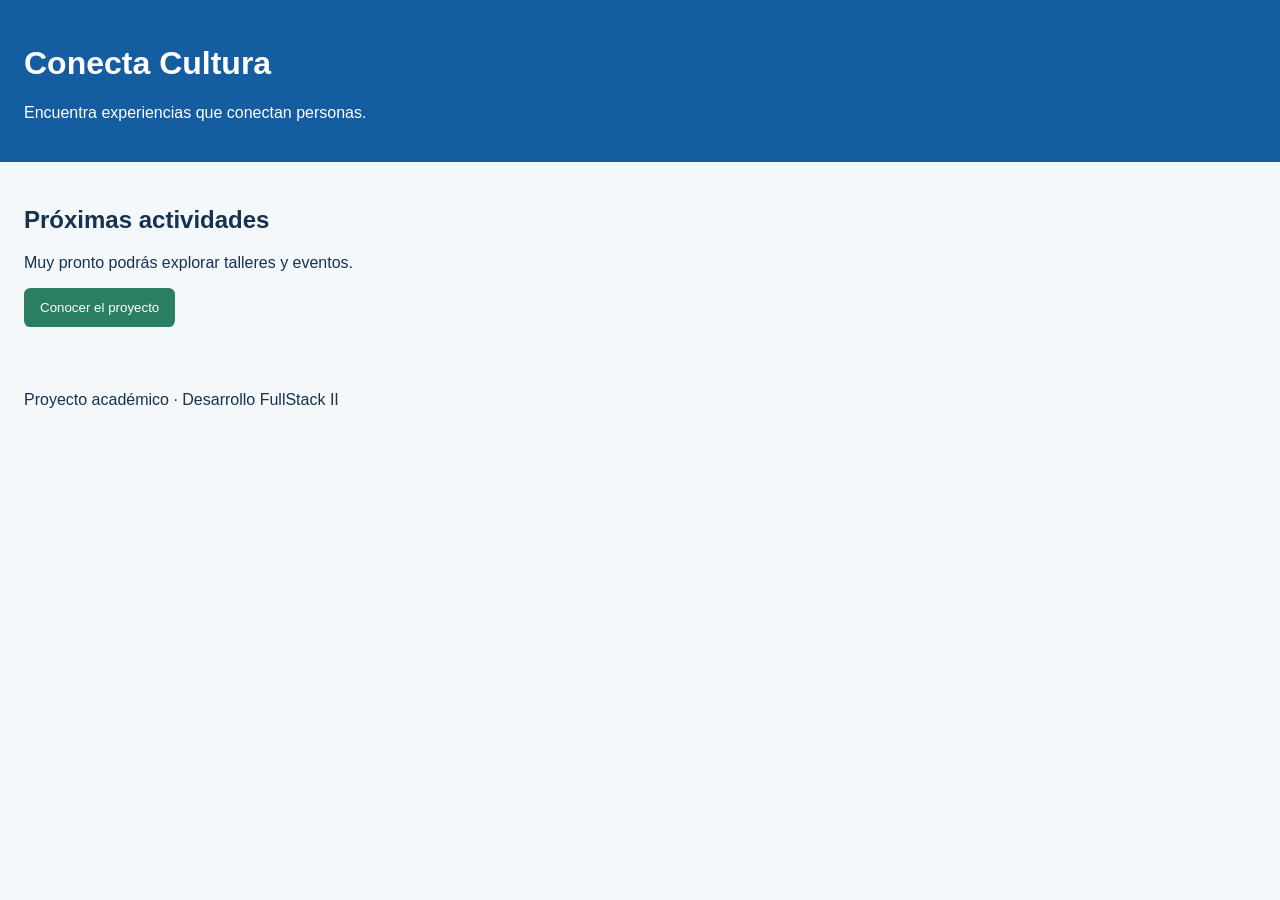
==== index.html @ 52e45926 "chore: crear estructura inicial del proyecto" ====
<!DOCTYPE html>
<html lang="es">
<head>
<meta charset="UTF-8">
<meta name="viewport" content="width=device-width, initial-scale=1.0">
<meta name="description" content="Actividades y talleres de Conecta Cultura">
<title>Conecta Cultura | Inicio</title>
<link rel="stylesheet" href="assets/css/estilos.css">
</head>
<body>
<header>
<h1>Conecta Cultura</h1>
<p>Encuentra experiencias que conectan personas.</p>
</header>
<main>
<section>
<h2>Próximas actividades</h2>
<p>Muy pronto podrás explorar talleres y eventos.</p>
<button id="boton-bienvenida" type="button">Conocer el proyecto</button>
</section>
</main>
<footer>
<p>Proyecto académico · Desarrollo FullStack II</p>
</footer>
<script src="assets/js/app.js"></script>
</body>
</html>
---- assets/css/estilos.css ----
* {
box-sizing: border-box;
}
body {
margin: 0;
font-family: Arial, sans-serif;
color: #16324f;
background-color: #f4f8fb;
}
header,
main,
footer {
padding: 1.5rem;
}
header {
color: #ffffff;
background-color: #145da0;
}
button {
padding: 0.75rem 1rem;
color: #ffffff;
background-color: #2a7f62;
border: 0;
border-radius: 0.4rem;
cursor: pointer;
}
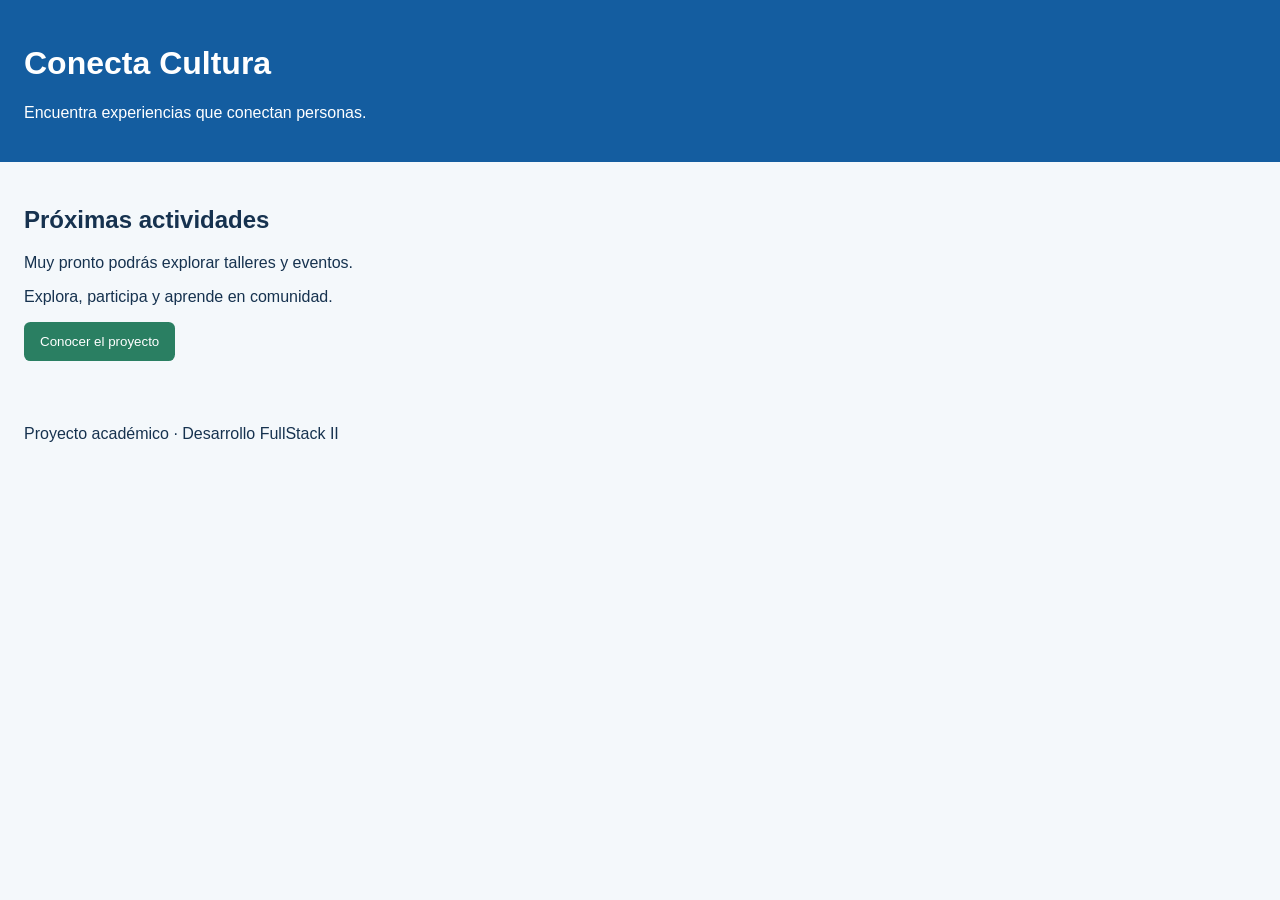
==== commit fa23635f: "feat: agregar mensaje principal de la plataforma" ====
--- a/index.html
+++ b/index.html
@@ -16,6 +16,7 @@
 <section>
 <h2>Próximas actividades</h2>
 <p>Muy pronto podrás explorar talleres y eventos.</p>
+<p class="mensaje-inicial">Explora, participa y aprende en comunidad.</p>
 <button id="boton-bienvenida" type="button">Conocer el proyecto</button>
 </section>
 </main>
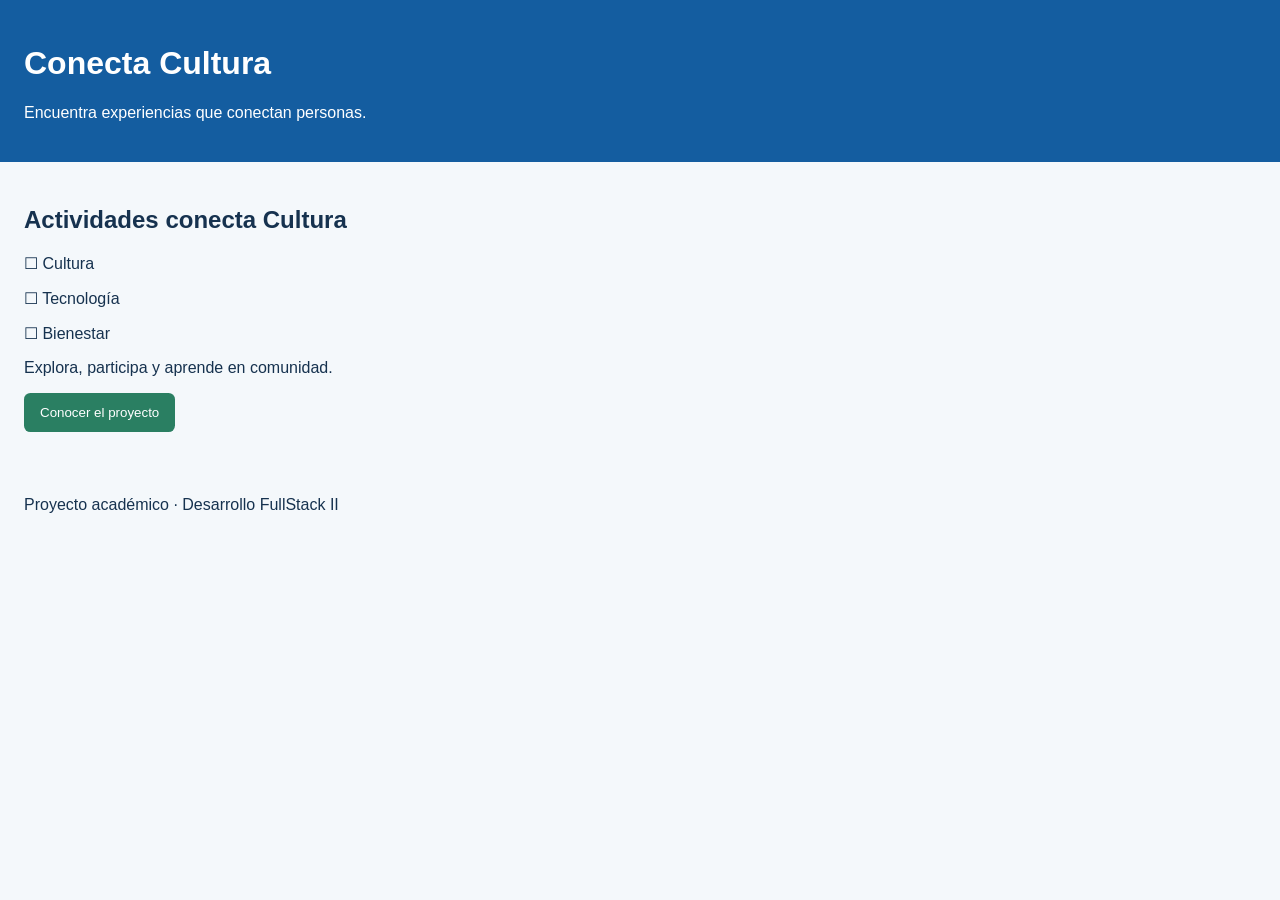
==== commit 8206462c: "Se agregó actividades de conecta cultura" ====
--- a/index.html
+++ b/index.html
@@ -14,8 +14,10 @@
 </header>
 <main>
 <section>
-<h2>Próximas actividades</h2>
-<p>Muy pronto podrás explorar talleres y eventos.</p>
+<h2>Actividades conecta Cultura</h2>
+<p>☐ Cultura</p>
+<p>☐ Tecnología</p>
+<p>☐ Bienestar</p>
 <p class="mensaje-inicial">Explora, participa y aprende en comunidad.</p>
 <button id="boton-bienvenida" type="button">Conocer el proyecto</button>
 </section>
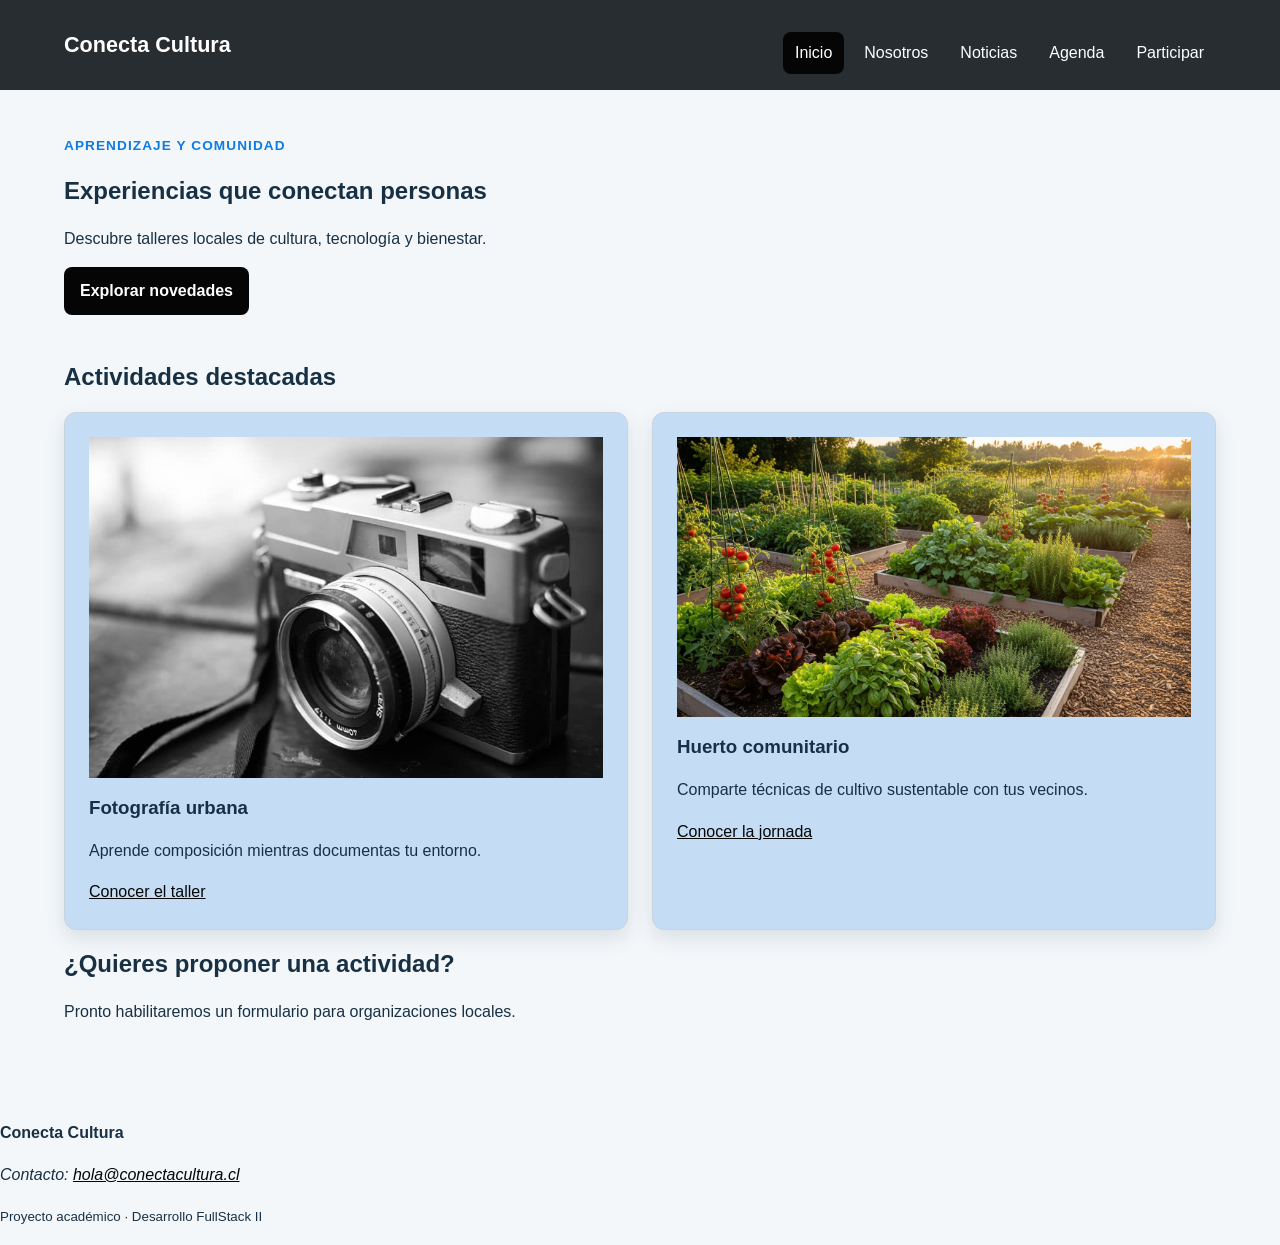
==== commit 1eb5d309: "guias 5,6" ====
--- a/index.html
+++ b/index.html
@@ -1,30 +1,66 @@
 <!DOCTYPE html>
 <html lang="es">
 <head>
-<meta charset="UTF-8">
-<meta name="viewport" content="width=device-width, initial-scale=1.0">
-<meta name="description" content="Actividades y talleres de Conecta Cultura">
-<title>Conecta Cultura | Inicio</title>
-<link rel="stylesheet" href="assets/css/estilos.css">
+  <meta charset="UTF-8">
+  <meta name="viewport" content="width=device-width, initial-scale=1.0">
+  <meta name="description" content="Talleres y actividades de Conecta Cultura">
+  <title>Inicio | Conecta Cultura</title>
+  <link rel="stylesheet" href="assets/css/estilos.css">
 </head>
 <body>
-<header>
-<h1>Conecta Cultura</h1>
-<p>Encuentra experiencias que conectan personas.</p>
-</header>
-<main>
-<section>
-<h2>Actividades conecta Cultura</h2>
-<p>☐ Cultura</p>
-<p>☐ Tecnología</p>
-<p>☐ Bienestar</p>
-<p class="mensaje-inicial">Explora, participa y aprende en comunidad.</p>
-<button id="boton-bienvenida" type="button">Conocer el proyecto</button>
-</section>
-</main>
-<footer>
-<p>Proyecto académico · Desarrollo FullStack II</p>
-</footer>
-<script src="assets/js/app.js"></script>
+  <a class="salto-contenido" href="#contenido-principal">Ir al contenido</a>
+  <header class="cabecera-sitio">
+    <a class="marca" href="index.html">Conecta Cultura</a>
+    <nav aria-label="Navegación principal">
+      <ul class="menu">
+        <li><a href="index.html" aria-current="page">Inicio</a></li>
+        <li><a href="nosotros.html">Nosotros</a></li>
+        <li><a href="noticias.html">Noticias</a></li>
+        <li><a href="agenda.html">Agenda</a></li>
+        <li><a href="participar.html">Participar</a></li>
+      </ul>
+    </nav>
+  </header>
+
+  <main id="contenido-principal">
+    <section class="presentacion">
+      <p class="etiqueta">Aprendizaje y comunidad</p>
+      <h1>Experiencias que conectan personas</h1>
+      <p>Descubre talleres locales de cultura, tecnología y bienestar.</p>
+      <a class="boton" href="noticias.html">Explorar novedades</a>
+    </section>
+
+    <section aria-labelledby="titulo-actividades">
+      <h2 id="titulo-actividades">Actividades destacadas</h2>
+      <div class="grilla-tarjetas">
+        <article class="tarjeta">
+          <img src="assets/img/fotografia.jpg"
+               alt="Participantes fotografiando edificios del barrio">
+          <h3>Fotografía urbana</h3>
+          <p>Aprende composición mientras documentas tu entorno.</p>
+          <a href="noticia-detalle-1.html">Conocer el taller</a>
+        </article>
+        <article class="tarjeta">
+          <img src="assets/img/huerto.jpg"
+               alt="Manos plantando una hierba en un huerto comunitario">
+          <h3>Huerto comunitario</h3>
+          <p>Comparte técnicas de cultivo sustentable con tus vecinos.</p>
+          <a href="noticia-detalle-2.html">Conocer la jornada</a>
+        </article>
+      </div>
+    </section>
+
+    <aside class="aviso" aria-labelledby="titulo-aviso">
+      <h2 id="titulo-aviso">¿Quieres proponer una actividad?</h2>
+      <p>Pronto habilitaremos un formulario para organizaciones locales.</p>
+    </aside>
+  </main>
+
+  <footer class="pie-sitio">
+    <p><strong>Conecta Cultura</strong></p>
+    <address>Contacto: <a href="mailto:hola@conectacultura.cl">hola@conectacultura.cl</a></address>
+    <p><small>Proyecto académico · Desarrollo FullStack II</small></p>
+  </footer>
+  <script src="assets/js/app.js"></script>
 </body>
-</html>+</html>
--- a/assets/css/estilos.css
+++ b/assets/css/estilos.css
@@ -1,26 +1,270 @@
-* {
-box-sizing: border-box;
-}
+/* 1. Variables */
+:root {
+  --color-primario: #050505;
+  --color-primario-oscuro: #272d31;
+  --color-secundario: #0e7be2;
+  --color-acento: #f4a261;
+  --color-texto: #183044;
+  --color-texto-suave: #526575;
+  --color-fondo: #f4f7fa;
+  --color-superficie: #c4ddf5;
+  --color-borde: #c9d4de;
+  --fuente-base: Arial, Helvetica, sans-serif;
+  --radio: 0.75rem;
+  --sombra: 0 0.5rem 1.25rem rgb(20 48 68 / 12%);
+  --ancho-contenido: 72rem;
+}
+*,
+*::before,
+*::after {
+  box-sizing: border-box;
+}
+
+/* 2. Base y tipografía */
+html {
+  scroll-behavior: smooth;
+}
+
 body {
-margin: 0;
-font-family: Arial, sans-serif;
-color: #16324f;
-background-color: #f4f8fb;
-}
-header,
-main,
-footer {
-padding: 1.5rem;
-}
-header {
-color: #ffffff;
-background-color: #145da0;
-}
+  margin: 0;
+  color: var(--color-texto);
+  background: var(--color-fondo);
+  font-family: var(--fuente-base);
+  font-size: 1rem;
+  line-height: 1.6;
+}
+
+img,
+video {
+  display: block;
+  max-width: 100%;
+  height: auto;
+}
+
+a {
+  color: var(--color-primario);
+}
+
+h1,
+h2,
+h3 {
+  line-height: 1.2;
+  text-wrap: balance;
+}
+
+main {
+  width: min(100% - 2rem, var(--ancho-contenido));
+  margin-inline: auto;
+}
+
+main {
+  padding-block: 2rem 4rem;
+}
+
+section + section {
+  margin-top: 3rem;
+}
+
+/* 3. Estructura */
+/* 4. Navegación */
+.cabecera-sitio {
+  /*padding: 1rem max(1rem, calc((100% - var(--ancho-contenido)) / 2));*/
+  padding: 1rem 5%;
+  color: #ffffff;
+  background: var(--color-primario-oscuro);
+}
+
+.cabecera-sitio {
+display: flex;
+flex-direction: column;
+gap: 1rem;
+background: var(--color-primario-oscuro);
+}
+
+.menu {
+display: flex;
+flex-direction: column;
+gap: 0.5rem;
+list-style:none;
+}
+
+@media (min-width: 48rem) {
+.cabecera-sitio {
+flex-direction: row;
+justify-content: space-between;
+align-items: center;
+}
+.menu {
+flex-direction: row;
+flex-wrap: wrap;
+}
+}
+
+.marca {
+  color: #ffffff;
+  font-size: 1.35rem;
+  font-weight: 700;
+  text-decoration: none;
+}
+
+.menu {
+  display: flex;
+  flex-wrap: wrap;
+  gap: 0.5rem;
+  margin: 1rem 0 0;
+  padding: 0;
+  list-style: none;
+}
+
+.menu a {
+  display: inline-block;
+  padding: 0.5rem 0.75rem;
+  color: #ffffff;
+  border-radius: 0.5rem;
+  text-decoration: none;
+}
+
+.menu a:hover,
+.menu a[aria-current="page"] {
+  background: var(--color-primario);
+}
+
+/* 5. Componentes */
+.etiqueta {
+  margin-bottom: 0.25rem;
+  color: var(--color-secundario);
+  font-size: 0.85rem;
+  font-weight: 700;
+  letter-spacing: 0.08em;
+  text-transform: uppercase;
+}
+
+.tarjeta,
+.mensaje-confirmacion,
+.formulario fieldset {
+  padding: 1.5rem;
+  background: var(--color-superficie);
+  border: 1px solid var(--color-borde);
+  border-radius: var(--radio);
+  box-shadow: var(--sombra);
+}
+
+.boton,
 button {
-padding: 0.75rem 1rem;
-color: #ffffff;
-background-color: #2a7f62;
-border: 0;
-border-radius: 0.4rem;
-cursor: pointer;
-}+  display: inline-block;
+  width: fit-content;
+  padding: 0.7rem 1rem;
+  color: #ffffff;
+  background: var(--color-primario);
+  border: 0;
+  border-radius: 0.5rem;
+  font: inherit;
+  font-weight: 700;
+  text-decoration: none;
+  cursor: pointer;
+}
+
+.boton:hover,
+button:hover {
+  background: var(--color-primario-oscuro);
+}
+
+/* 6. Tablas y formularios */
+.tabla-contenedor {
+  max-width: 100%;
+  overflow-x: auto;
+}
+
+table {
+  width: 100%;
+  border-collapse: collapse;
+  background: var(--color-superficie);
+}
+
+caption,
+th,
+td {
+  padding: 0.75rem;
+  text-align: left;
+}
+
+th,
+td {
+  border: 1px solid var(--color-borde);
+}
+
+thead {
+  color: #ffffff;
+  background: var(--color-primario);
+}
+
+.formulario {
+  display: grid;
+  gap: 1rem;
+  max-width: 42rem;
+}
+
+.formulario fieldset {
+  display: grid;
+  gap: 0.75rem;
+}
+
+.formulario input,
+.formulario select,
+.formulario textarea {
+  width: 100%;
+  padding: 0.7rem;
+  color: inherit;
+  background: #ffffff;
+  border: 1px solid var(--color-borde);
+  border-radius: 0.4rem;
+  font: inherit;
+}
+
+.formulario input[type="radio"],
+.formulario input[type="checkbox"] {
+  width: auto;
+}
+
+/* 7. Multimedia y utilidades */
+:focus-visible {
+  outline: 3px solid var(--color-acento);
+  outline-offset: 3px;
+}
+
+input:required,
+select:required,
+textarea:required {
+  border-left: 0.3rem solid var(--color-primario);
+}
+
+input:focus,
+select:focus,
+textarea:focus {
+  border-color: var(--color-primario);
+}
+
+.salto-contenido {
+  position: absolute;
+  padding: 0.6rem 1rem;
+  color: #ffffff;
+  background: var(--color-primario-oscuro);
+  transform: translateY(-150%);
+}
+
+.salto-contenido:focus {
+  transform: translateY(0);
+}
+
+.grilla-tarjetas {
+display: grid;
+grid-template-columns: 1fr;
+gap: 1.5rem;
+}
+
+@media (min-width: 48rem) {
+.grilla-tarjetas {
+grid-template-columns: 1fr 1fr;
+}
+}
+
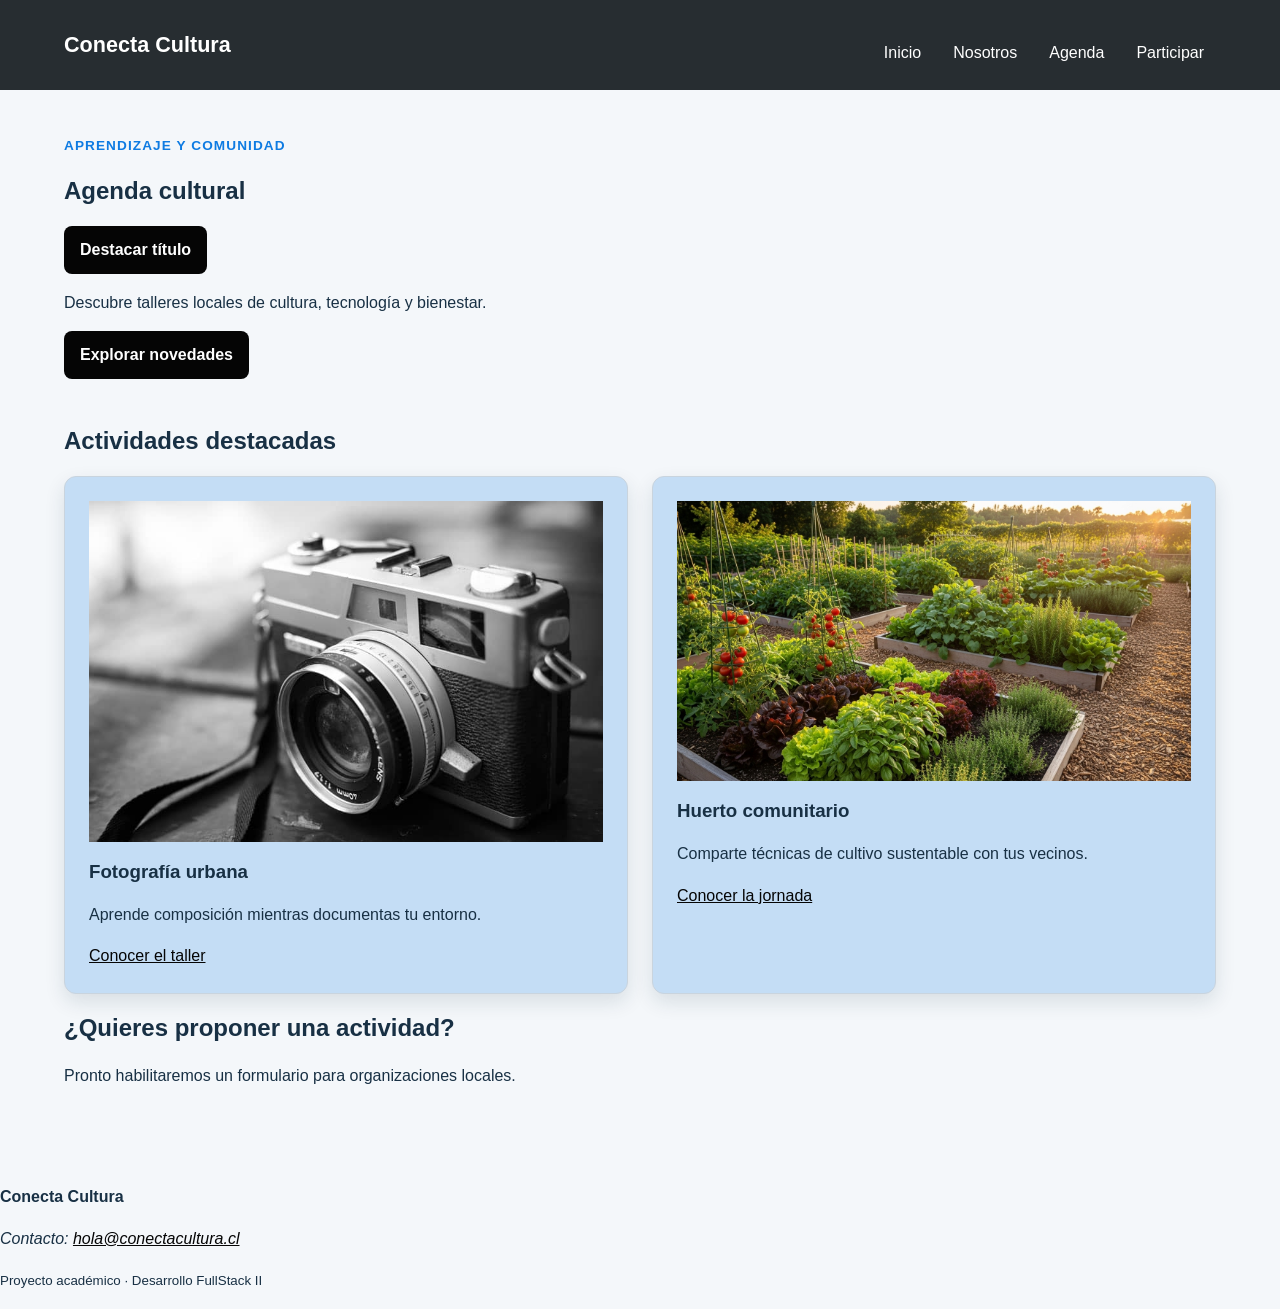
==== commit 42da999f: "feat: agregar menú adaptable y cartelera dinámica" ====
--- a/index.html
+++ b/index.html
@@ -11,21 +11,30 @@
   <a class="salto-contenido" href="#contenido-principal">Ir al contenido</a>
   <header class="cabecera-sitio">
     <a class="marca" href="index.html">Conecta Cultura</a>
-    <nav aria-label="Navegación principal">
-      <ul class="menu">
-        <li><a href="index.html" aria-current="page">Inicio</a></li>
-        <li><a href="nosotros.html">Nosotros</a></li>
-        <li><a href="noticias.html">Noticias</a></li>
-        <li><a href="agenda.html">Agenda</a></li>
-        <li><a href="participar.html">Participar</a></li>
-      </ul>
-    </nav>
+
+    <button
+        id="boton-menu"
+        class="boton-menu"
+        type="button"
+        aria-label="Abrir o cerrar menú principal"
+        aria-controls="menu-principal"
+        aria-expanded="false">
+        <span aria-hidden="true">☰</span>
+    </button>
+    
+      <nav id="menu-principal" class="menu" aria-label="Navegación principal">
+          <a href="index.html">Inicio</a>
+          <a href="nosotros.html">Nosotros</a>
+          <a href="agenda.html">Agenda</a>
+          <a href="participar.html">Participar</a>
+      </nav>
   </header>
 
   <main id="contenido-principal">
     <section class="presentacion">
       <p class="etiqueta">Aprendizaje y comunidad</p>
-      <h1>Experiencias que conectan personas</h1>
+      <h1 id="titulo-cartelera">Agenda cultural</h1>
+      <button id="boton-destacar" type="button">Destacar título</button>
       <p>Descubre talleres locales de cultura, tecnología y bienestar.</p>
       <a class="boton" href="noticias.html">Explorar novedades</a>
     </section>
@@ -62,5 +71,6 @@
     <p><small>Proyecto académico · Desarrollo FullStack II</small></p>
   </footer>
   <script src="assets/js/app.js"></script>
+  <script src="assets/js/menu.js"></script>
 </body>
 </html>
--- a/assets/css/estilos.css
+++ b/assets/css/estilos.css
@@ -268,3 +268,37 @@
 }
 }
 
+.destacado {
+color: #8a4b08;
+background-color: #fff3cd;
+padding: 1rem;
+border-left: 0.35rem solid #d97706;
+}
+
+.boton-menu {
+display: inline-block;
+padding: 0.65rem 0.85rem;
+font-size: 1.5rem;
+background-color: #ffffff;
+border: 0.1rem solid #1f4b5b;
+border-radius: 0.35rem;
+cursor: pointer;
+}
+.menu {
+display: none;
+flex-direction: column;
+gap: 0.5rem;
+}
+.menu.menu-abierto {
+display: flex;
+}
+
+@media (min-width: 768px) {
+.boton-menu {
+display: none;
+}
+.menu {
+display: flex;
+flex-direction: row;
+}
+}
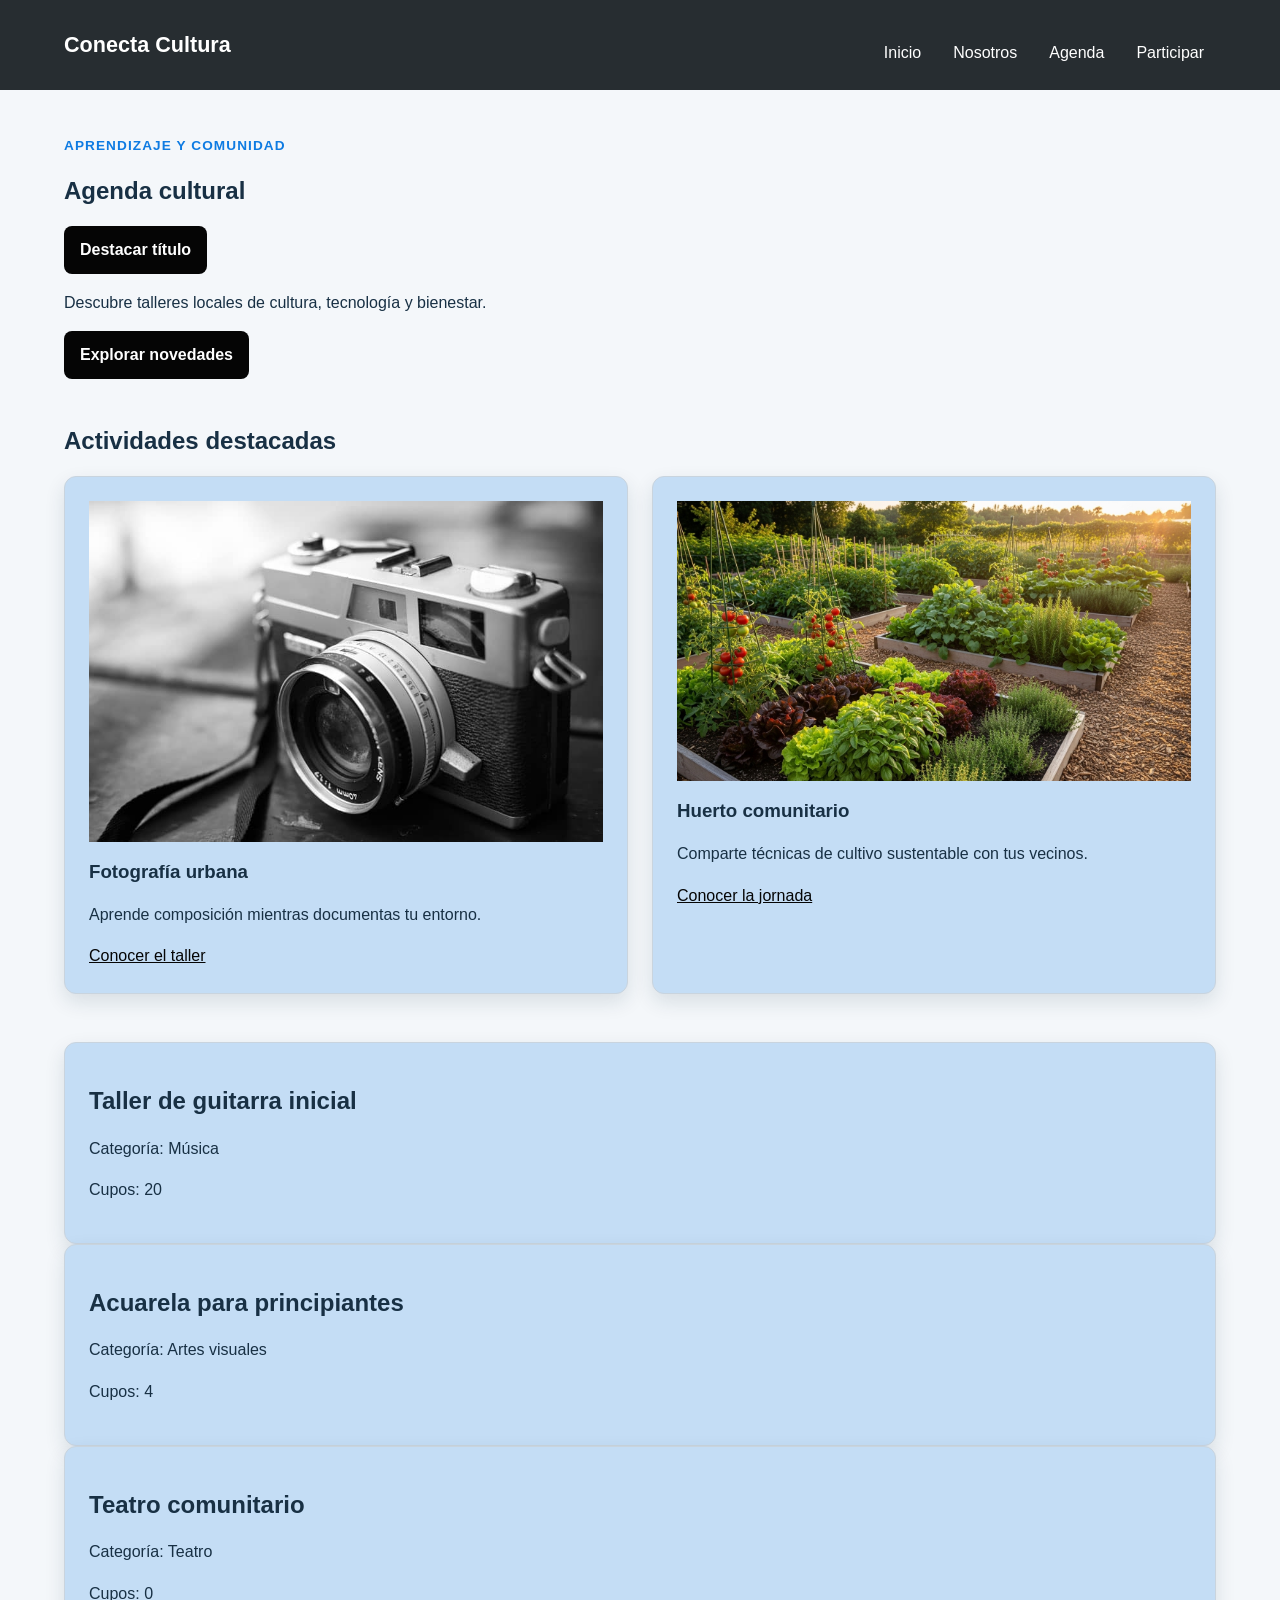
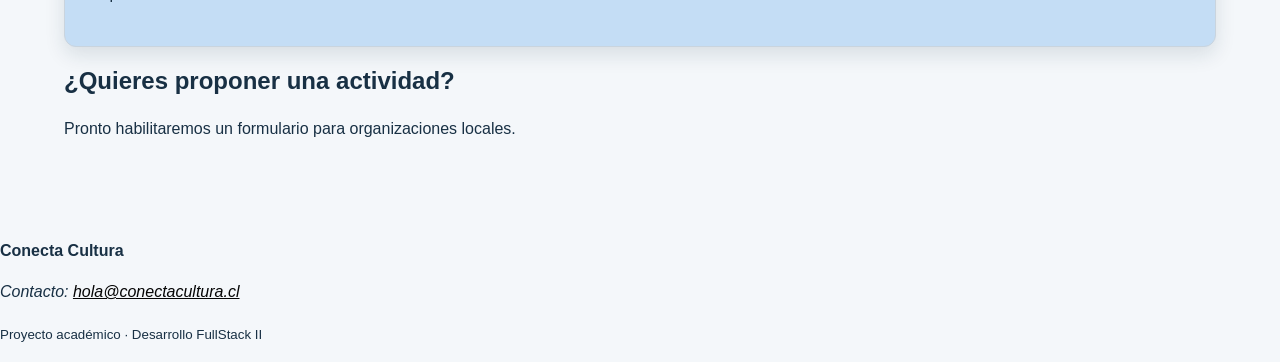
==== commit 50a804c3: "feat: cartelera dinámica" ====
--- a/index.html
+++ b/index.html
@@ -59,6 +59,8 @@
       </div>
     </section>
 
+    <section id="cartelera" class="rejilla-tarjetas"></section>
+
     <aside class="aviso" aria-labelledby="titulo-aviso">
       <h2 id="titulo-aviso">¿Quieres proponer una actividad?</h2>
       <p>Pronto habilitaremos un formulario para organizaciones locales.</p>
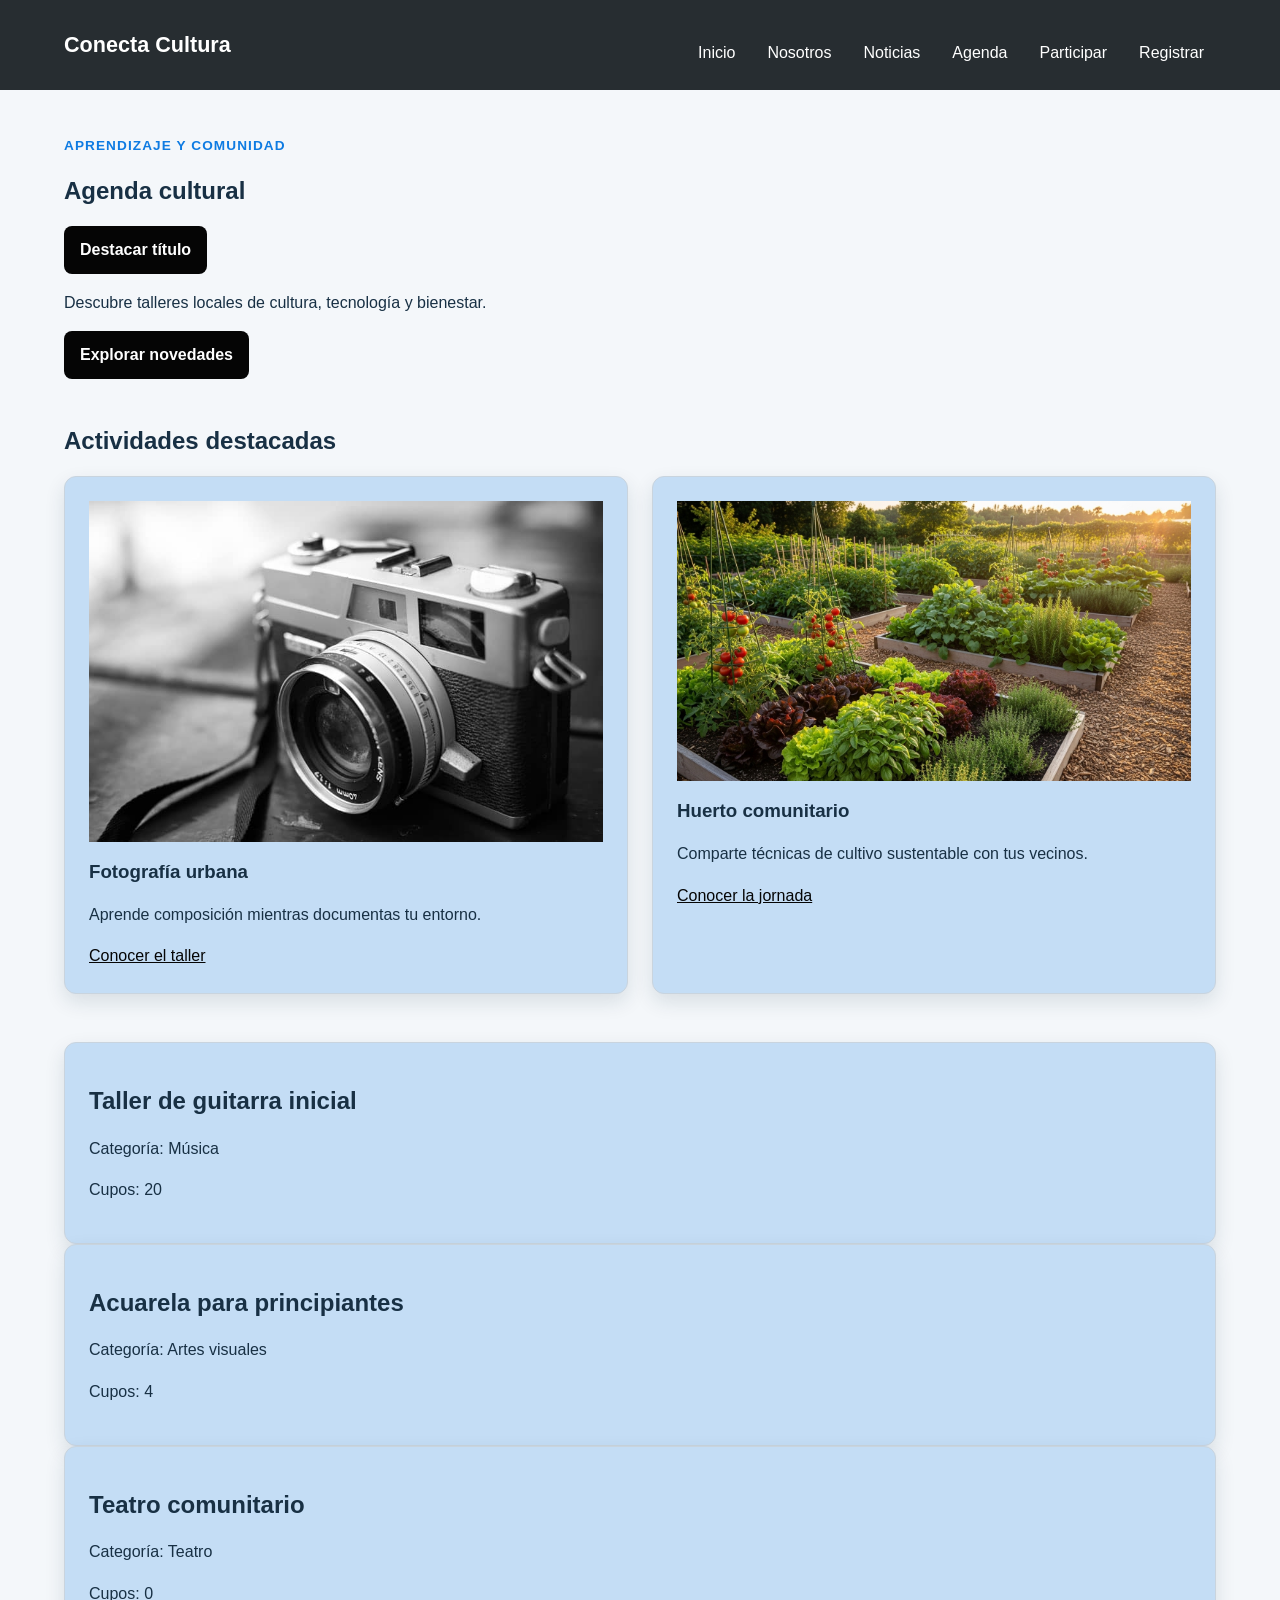
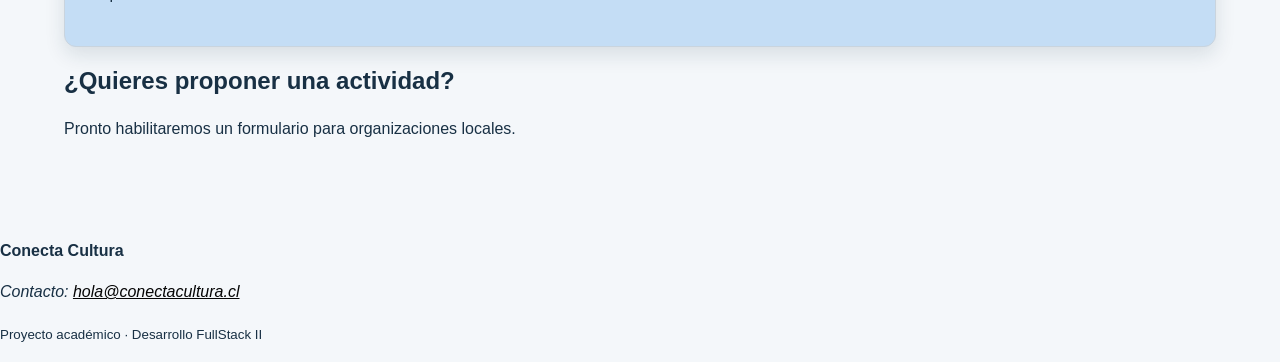
==== commit b99a52b6: "feat: validar y persistir registro local" ====
--- a/index.html
+++ b/index.html
@@ -25,8 +25,10 @@
       <nav id="menu-principal" class="menu" aria-label="Navegación principal">
           <a href="index.html">Inicio</a>
           <a href="nosotros.html">Nosotros</a>
+          <a href="noticias.html">Noticias</a>
           <a href="agenda.html">Agenda</a>
           <a href="participar.html">Participar</a>
+          <a href="registro.html" >Registrar</a>
       </nav>
   </header>
 
--- a/assets/css/estilos.css
+++ b/assets/css/estilos.css
@@ -301,4 +301,16 @@
 display: flex;
 flex-direction: row;
 }
+}
+
+.mensaje-error {
+display: block;
+color: #b42318;
+min-height: 1.25rem;
+}
+.campo-invalido {
+border: 0.15rem solid #b42318;
+}
+.campo-invalido:focus {
+outline: 0.2rem solid #f4a6a0;
 }
